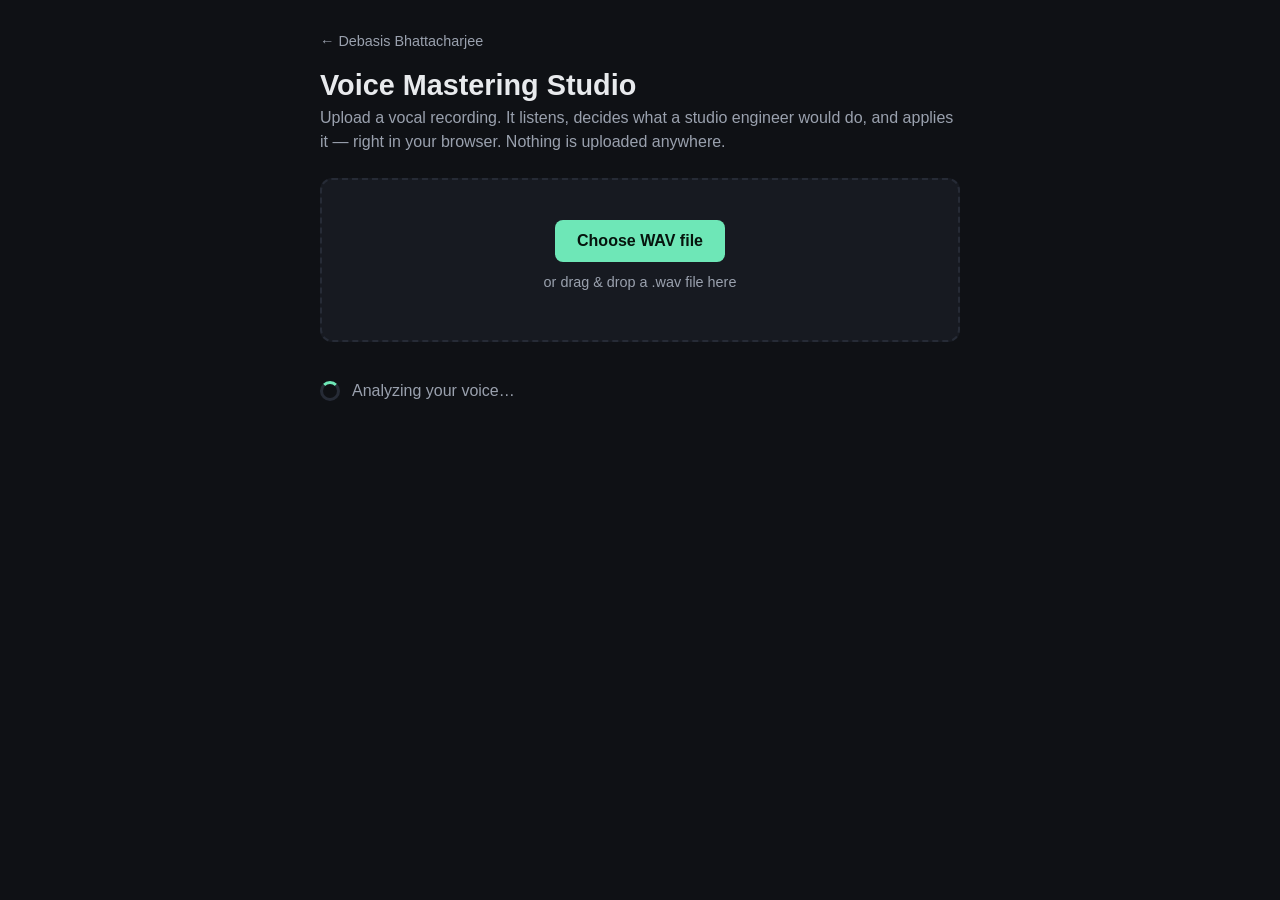
==== voice-mastering/index.html @ b23e8f6b "Add Voice Mastering Studio project showcase with live demo Homepage now lists the AI vocal mastering" ====
<!DOCTYPE html>
<html lang="en">
<head>
<meta charset="UTF-8">
<meta name="viewport" content="width=device-width, initial-scale=1.0">
<title>Voice Mastering Studio — AI Vocal Effect Recommender</title>
<link rel="stylesheet" href="style.min.css">
<style>.back-link{margin:0 0 8px}.back-link a{color:#9aa1ae;text-decoration:none;font-size:0.9rem}.back-link a:hover{color:#6ee7b7}</style>
</head>
<body>
  <main class="app">
    <p class="back-link"><a href="../">&larr; Debasis Bhattacharjee</a></p>
    <header class="app-header">
      <h1>Voice Mastering Studio</h1>
      <p class="tagline">Upload a vocal recording. It listens, decides what a studio engineer would do, and applies it — right in your browser. Nothing is uploaded anywhere.</p>
    </header>

    <section class="upload-zone" id="dropZone">
      <input type="file" id="fileInput" accept=".wav,audio/wav" hidden>
      <button id="chooseFileBtn" class="btn btn-primary">Choose WAV file</button>
      <p class="hint">or drag &amp; drop a .wav file here</p>
      <p class="file-name" id="fileName"></p>
    </section>

    <section class="status-panel" id="statusPanel" hidden>
      <div class="spinner" id="spinner"></div>
      <p id="statusText">Analyzing your voice…</p>
    </section>

    <section class="results" id="results" hidden>
      <div class="analysis-card">
        <h2>What we heard</h2>
        <ul id="analysisList" class="analysis-list"></ul>
      </div>

      <div class="players">
        <div class="player">
          <h3>Original</h3>
          <audio id="originalPlayer" controls></audio>
        </div>
        <div class="player">
          <h3>Mastered</h3>
          <audio id="processedPlayer" controls></audio>
        </div>
      </div>

      <a id="downloadBtn" class="btn btn-primary" download="mastered.wav">Download mastered WAV</a>
    </section>

    <section class="error-panel" id="errorPanel" hidden>
      <p id="errorText"></p>
    </section>
  </main>

  <script src="app.min.js"></script>
</body>
</html>
---- voice-mastering/style.min.css ----
:root{--bg:#0f1115;--panel:#171a21;--border:#262b36;--text:#e8eaed;--text-dim:#9aa1ae;--accent:#6ee7b7;--accent-dim:#2f8f6a;--danger:#f87171}*{box-sizing:border-box}body{margin:0;background:var(--bg);color:var(--text);font-family:-apple-system,BlinkMacSystemFont,"Segoe UI",Roboto,sans-serif;min-height:100vh;display:flex;justify-content:center;padding:32px 16px}.app{width:100%;max-width:640px}.app-header h1{font-size:1.8rem;margin-bottom:4px}.tagline{color:var(--text-dim);margin-top:0;line-height:1.5}.upload-zone{background:var(--panel);border:2px dashed var(--border);border-radius:12px;padding:40px 20px;text-align:center;margin-top:24px;transition:border-color .2s ease}.upload-zone.drag-over{border-color:var(--accent)}.btn{display:inline-block;border:none;border-radius:8px;padding:12px 22px;font-size:1rem;font-weight:600;cursor:pointer;text-decoration:none;color:#06140d}.btn-primary{background:var(--accent)}.btn-primary:hover{background:var(--accent-dim);color:var(--text)}.hint{color:var(--text-dim);margin:12px 0 0;font-size:.9rem}.file-name{margin:10px 0 0;font-size:.9rem;color:var(--accent);word-break:break-all}.status-panel{margin-top:24px;display:flex;align-items:center;gap:12px;color:var(--text-dim)}.spinner{width:20px;height:20px;border-radius:50%;border:3px solid var(--border);border-top-color:var(--accent);animation:spin .8s linear infinite}@keyframes spin{to{transform:rotate(360deg)}}.results{margin-top:28px}.analysis-card{background:var(--panel);border:1px solid var(--border);border-radius:12px;padding:20px}.analysis-card h2{margin-top:0;font-size:1.1rem}.analysis-list{margin:0;padding-left:18px;color:var(--text-dim);line-height:1.7}.players{display:grid;grid-template-columns:1fr;gap:16px;margin-top:20px}@media (min-width:520px){.players{grid-template-columns:1fr 1fr}}.player{background:var(--panel);border:1px solid var(--border);border-radius:12px;padding:14px}.player h3{margin:0 0 10px;font-size:.95rem;color:var(--text-dim)}.player audio{width:100%}#downloadBtn{display:block;text-align:center;margin-top:20px}.error-panel{margin-top:20px;background:#2a1414;border:1px solid var(--danger);color:var(--danger);padding:14px 16px;border-radius:10px}
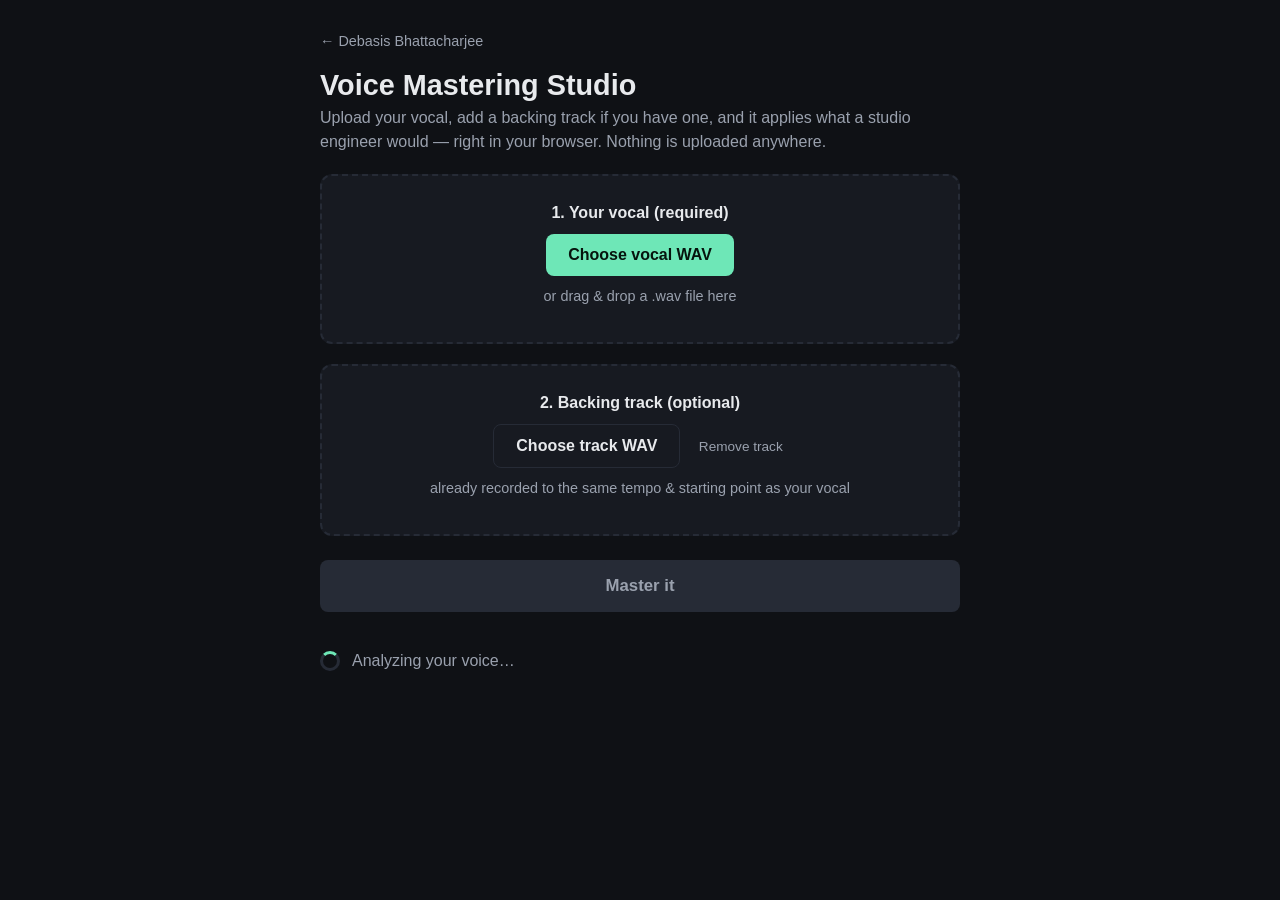
==== commit 833974f9: "Update live demo: add vocal + backing track mixing Ships the updated minified build with optional ba" ====
--- a/voice-mastering/index.html
+++ b/voice-mastering/index.html
@@ -12,15 +12,27 @@
     <p class="back-link"><a href="../">&larr; Debasis Bhattacharjee</a></p>
     <header class="app-header">
       <h1>Voice Mastering Studio</h1>
-      <p class="tagline">Upload a vocal recording. It listens, decides what a studio engineer would do, and applies it — right in your browser. Nothing is uploaded anywhere.</p>
+      <p class="tagline">Upload your vocal, add a backing track if you have one, and it applies what a studio engineer would — right in your browser. Nothing is uploaded anywhere.</p>
     </header>
 
-    <section class="upload-zone" id="dropZone">
-      <input type="file" id="fileInput" accept=".wav,audio/wav" hidden>
-      <button id="chooseFileBtn" class="btn btn-primary">Choose WAV file</button>
+    <section class="upload-zone" id="vocalDropZone">
+      <p class="zone-label">1. Your vocal (required)</p>
+      <input type="file" id="vocalInput" accept=".wav,audio/wav" hidden>
+      <button id="chooseVocalBtn" class="btn btn-primary">Choose vocal WAV</button>
       <p class="hint">or drag &amp; drop a .wav file here</p>
-      <p class="file-name" id="fileName"></p>
+      <p class="file-name" id="vocalFileName"></p>
     </section>
+
+    <section class="upload-zone" id="trackDropZone">
+      <p class="zone-label">2. Backing track (optional)</p>
+      <input type="file" id="trackInput" accept=".wav,audio/wav" hidden>
+      <button id="chooseTrackBtn" class="btn btn-secondary">Choose track WAV</button>
+      <button id="removeTrackBtn" class="btn btn-text" hidden>Remove track</button>
+      <p class="hint">already recorded to the same tempo &amp; starting point as your vocal</p>
+      <p class="file-name" id="trackFileName"></p>
+    </section>
+
+    <button id="masterBtn" class="btn btn-primary btn-large" disabled>Master it</button>
 
     <section class="status-panel" id="statusPanel" hidden>
       <div class="spinner" id="spinner"></div>
@@ -33,18 +45,9 @@
         <ul id="analysisList" class="analysis-list"></ul>
       </div>
 
-      <div class="players">
-        <div class="player">
-          <h3>Original</h3>
-          <audio id="originalPlayer" controls></audio>
-        </div>
-        <div class="player">
-          <h3>Mastered</h3>
-          <audio id="processedPlayer" controls></audio>
-        </div>
-      </div>
+      <div class="players" id="players"></div>
 
-      <a id="downloadBtn" class="btn btn-primary" download="mastered.wav">Download mastered WAV</a>
+      <a id="downloadBtn" class="btn btn-primary" download="mastered.wav">Download WAV</a>
     </section>
 
     <section class="error-panel" id="errorPanel" hidden>
--- a/voice-mastering/style.min.css
+++ b/voice-mastering/style.min.css
@@ -1 +1 @@
-:root{--bg:#0f1115;--panel:#171a21;--border:#262b36;--text:#e8eaed;--text-dim:#9aa1ae;--accent:#6ee7b7;--accent-dim:#2f8f6a;--danger:#f87171}*{box-sizing:border-box}body{margin:0;background:var(--bg);color:var(--text);font-family:-apple-system,BlinkMacSystemFont,"Segoe UI",Roboto,sans-serif;min-height:100vh;display:flex;justify-content:center;padding:32px 16px}.app{width:100%;max-width:640px}.app-header h1{font-size:1.8rem;margin-bottom:4px}.tagline{color:var(--text-dim);margin-top:0;line-height:1.5}.upload-zone{background:var(--panel);border:2px dashed var(--border);border-radius:12px;padding:40px 20px;text-align:center;margin-top:24px;transition:border-color .2s ease}.upload-zone.drag-over{border-color:var(--accent)}.btn{display:inline-block;border:none;border-radius:8px;padding:12px 22px;font-size:1rem;font-weight:600;cursor:pointer;text-decoration:none;color:#06140d}.btn-primary{background:var(--accent)}.btn-primary:hover{background:var(--accent-dim);color:var(--text)}.hint{color:var(--text-dim);margin:12px 0 0;font-size:.9rem}.file-name{margin:10px 0 0;font-size:.9rem;color:var(--accent);word-break:break-all}.status-panel{margin-top:24px;display:flex;align-items:center;gap:12px;color:var(--text-dim)}.spinner{width:20px;height:20px;border-radius:50%;border:3px solid var(--border);border-top-color:var(--accent);animation:spin .8s linear infinite}@keyframes spin{to{transform:rotate(360deg)}}.results{margin-top:28px}.analysis-card{background:var(--panel);border:1px solid var(--border);border-radius:12px;padding:20px}.analysis-card h2{margin-top:0;font-size:1.1rem}.analysis-list{margin:0;padding-left:18px;color:var(--text-dim);line-height:1.7}.players{display:grid;grid-template-columns:1fr;gap:16px;margin-top:20px}@media (min-width:520px){.players{grid-template-columns:1fr 1fr}}.player{background:var(--panel);border:1px solid var(--border);border-radius:12px;padding:14px}.player h3{margin:0 0 10px;font-size:.95rem;color:var(--text-dim)}.player audio{width:100%}#downloadBtn{display:block;text-align:center;margin-top:20px}.error-panel{margin-top:20px;background:#2a1414;border:1px solid var(--danger);color:var(--danger);padding:14px 16px;border-radius:10px}+:root{--bg:#0f1115;--panel:#171a21;--border:#262b36;--text:#e8eaed;--text-dim:#9aa1ae;--accent:#6ee7b7;--accent-dim:#2f8f6a;--danger:#f87171}*{box-sizing:border-box}body{margin:0;background:var(--bg);color:var(--text);font-family:-apple-system,BlinkMacSystemFont,"Segoe UI",Roboto,sans-serif;min-height:100vh;display:flex;justify-content:center;padding:32px 16px}.app{width:100%;max-width:640px}.app-header h1{font-size:1.8rem;margin-bottom:4px}.tagline{color:var(--text-dim);margin-top:0;line-height:1.5}.upload-zone{background:var(--panel);border:2px dashed var(--border);border-radius:12px;padding:28px 20px;text-align:center;margin-top:20px;transition:border-color .2s ease}.upload-zone.drag-over{border-color:var(--accent)}.zone-label{margin:0 0 12px;font-weight:600;color:var(--text)}.btn{display:inline-block;border:none;border-radius:8px;padding:12px 22px;font-size:1rem;font-weight:600;cursor:pointer;text-decoration:none;color:#06140d}.btn-primary{background:var(--accent)}.btn-primary:hover{background:var(--accent-dim);color:var(--text)}.btn-secondary{background:0 0;border:1px solid var(--border);color:var(--text)}.btn-secondary:hover{border-color:var(--accent);color:var(--accent)}.btn-text{background:0 0;padding:8px 4px;color:var(--text-dim);font-weight:500;font-size:.85rem;margin-left:10px}.btn-text:hover{color:var(--danger)}.btn-large{display:block;width:100%;margin-top:24px;padding:16px;font-size:1.05rem}.btn:disabled{background:var(--border);color:var(--text-dim);cursor:not-allowed}.hint{color:var(--text-dim);margin:12px 0 0;font-size:.9rem}.file-name{margin:10px 0 0;font-size:.9rem;color:var(--accent);word-break:break-all}.status-panel{margin-top:24px;display:flex;align-items:center;gap:12px;color:var(--text-dim)}.spinner{width:20px;height:20px;border-radius:50%;border:3px solid var(--border);border-top-color:var(--accent);animation:spin .8s linear infinite}@keyframes spin{to{transform:rotate(360deg)}}.results{margin-top:28px}.analysis-card{background:var(--panel);border:1px solid var(--border);border-radius:12px;padding:20px}.analysis-card h2{margin-top:0;font-size:1.1rem}.analysis-list{margin:0;padding-left:18px;color:var(--text-dim);line-height:1.7}.players{display:grid;grid-template-columns:1fr;gap:16px;margin-top:20px}@media (min-width:520px){.players{grid-template-columns:1fr 1fr}}.player{background:var(--panel);border:1px solid var(--border);border-radius:12px;padding:14px}.player h3{margin:0 0 10px;font-size:.95rem;color:var(--text-dim)}.player audio{width:100%}#downloadBtn{display:block;text-align:center;margin-top:20px}.error-panel{margin-top:20px;background:#2a1414;border:1px solid var(--danger);color:var(--danger);padding:14px 16px;border-radius:10px}
